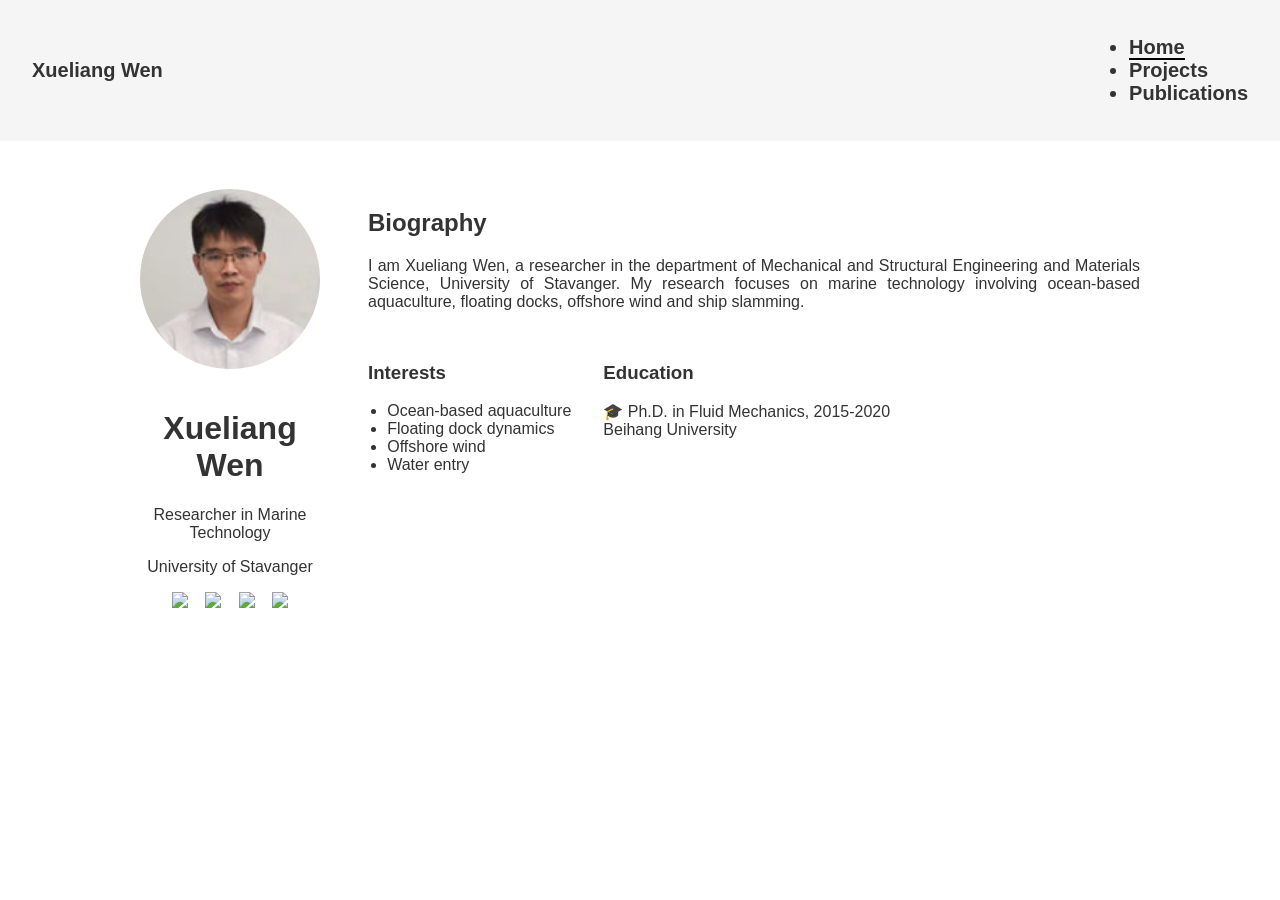
==== index.html @ f8d8adad "Update index.html" ====
<!DOCTYPE html>
<html lang="en">
<head>
  <meta charset="UTF-8" />
  <title>Xueliang Wen - Home</title>
  <link rel="stylesheet" href="style.css" />
</head>
<body>
  <header>
    <nav class="navbar">
      <div class="nav-left">Xueliang Wen</div>
      <ul class="nav-left">
        <li><a href="index.html" class="active">Home</a></li>
        <li><a href="projects.html">Projects</a></li>
        <li><a href="publications.html">Publications</a></li>
      </ul>
    </nav>
  </header>

  <main class="container">
    <div class="left">
      <img src="Xueliang-Wen.png" alt="Xueliang Wen" class="avatar">
      <h1>Xueliang Wen</h1>
      <p>Researcher in Marine Technology</p>
      <p>University of Stavanger</p>
      <div class="icons">
        <a href="#"><img src="https://img.icons8.com/ios-filled/24/email.png" /></a>
        <a href="#"><img src="https://img.icons8.com/ios-filled/24/google-logo.png" /></a>
        <a href="#"><img src="https://img.icons8.com/ios-filled/24/linkedin.png" /></a>
        <a href="#"><img src="https://img.icons8.com/ios-filled/24/researchgate.png" /></a>
      </div>
    </div>

    <div class="right">
      <h2>Biography</h2>
      <p>I am Xueliang Wen, a researcher in the department of Mechanical and Structural Engineering and Materials Science, University of Stavanger. My research focuses on marine technology involving ocean-based aquaculture, floating docks, offshore wind and ship slamming.
        </p>

      <div class="grid">
        <div>
          <h3>Interests</h3>
          <ul>
            <li>Ocean-based aquaculture</li>
            <li>Floating dock dynamics</li>
            <li>Offshore wind</li>
            <li>Water entry</li>
          </ul>
        </div>
        <div>
          <h3>Education</h3>
          <p>🎓 Ph.D. in Fluid Mechanics, 2015-2020 <br />
          Beihang University</p>
        </div>
      </div>
    </div>
  </main>
</body>
</html>
---- style.css ----
body {
  margin: 0;
  font-family: 'Segoe UI', sans-serif;
  background: #fff;
  color: #333;
}
.navbar {
  background: #f5f5f5;
  padding: 1rem 2rem;
  display: flex;
  justify-content: space-between;
  align-items: center;
}
.navbar .nav-left {
  font-size: 20px;
  font-weight: bold;
}
.navbar .nav-right {
  list-style: none;
  display: flex;
  gap: 1rem;
}
.navbar .nav-right li {
  display: inline;
}
.navbar a {
  text-decoration: none;
  color: #333;
  font-weight: bold;
}
.navbar a.active {
  border-bottom: 2px solid #000;
}
.container {
  display: flex;
  max-width: 1000px;
  margin: 2rem auto;
  padding: 1rem;
  gap: 3rem;
}
.left {
  flex: 1;
  text-align: center;
}
.avatar {
  width: 180px;
  border-radius: 50%;
  margin-bottom: 1rem;
}
.icons a {
  margin: 0 0.4rem;
}
.right p {
  text-align: justify;
}
.grid {
  display: flex;
  gap: 2rem;
  margin-top: 2rem;
}
.grid ul {
  padding-left: 1.2rem;
}
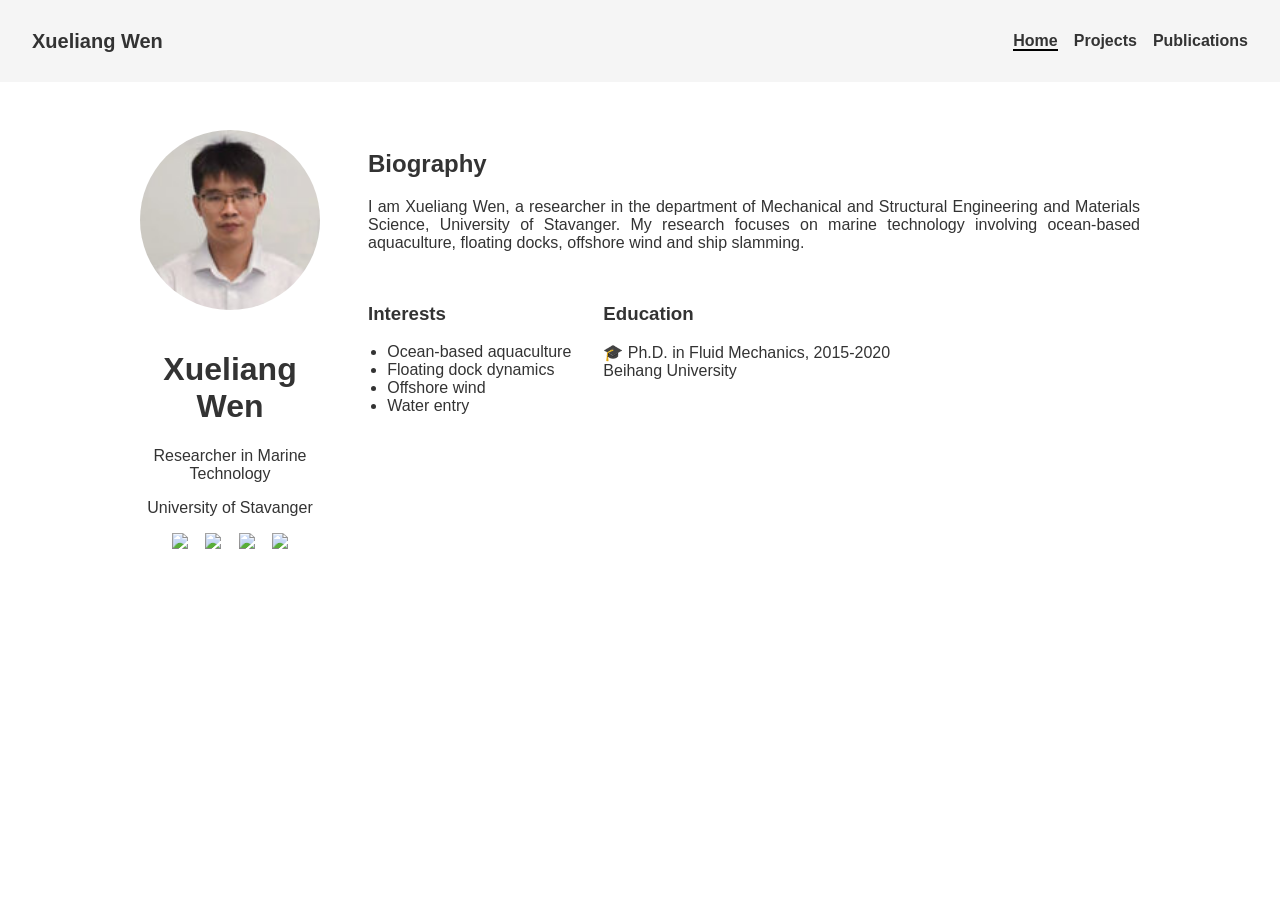
==== commit 5ea132ce: "Update index.html" ====
--- a/index.html
+++ b/index.html
@@ -9,7 +9,7 @@
   <header>
     <nav class="navbar">
       <div class="nav-left">Xueliang Wen</div>
-      <ul class="nav-left">
+      <ul class="nav-right">
         <li><a href="index.html" class="active">Home</a></li>
         <li><a href="projects.html">Projects</a></li>
         <li><a href="publications.html">Publications</a></li>
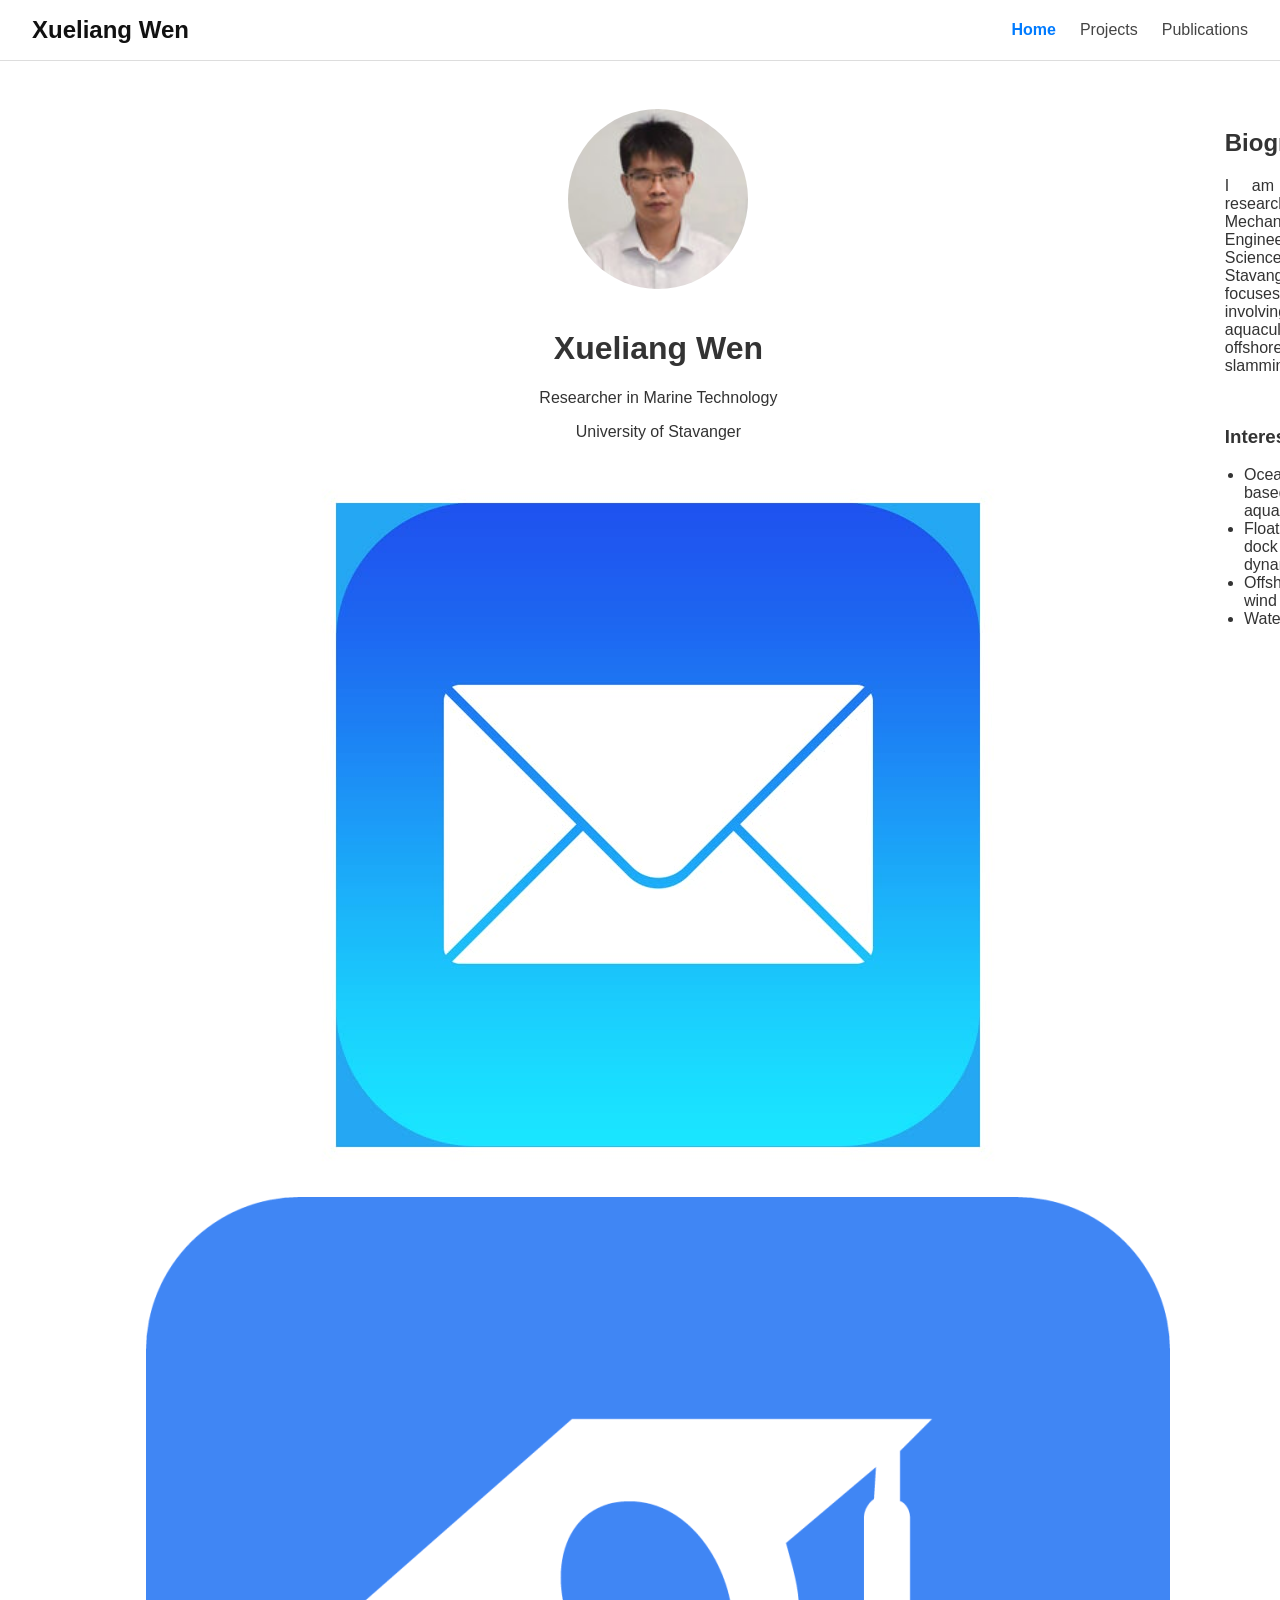
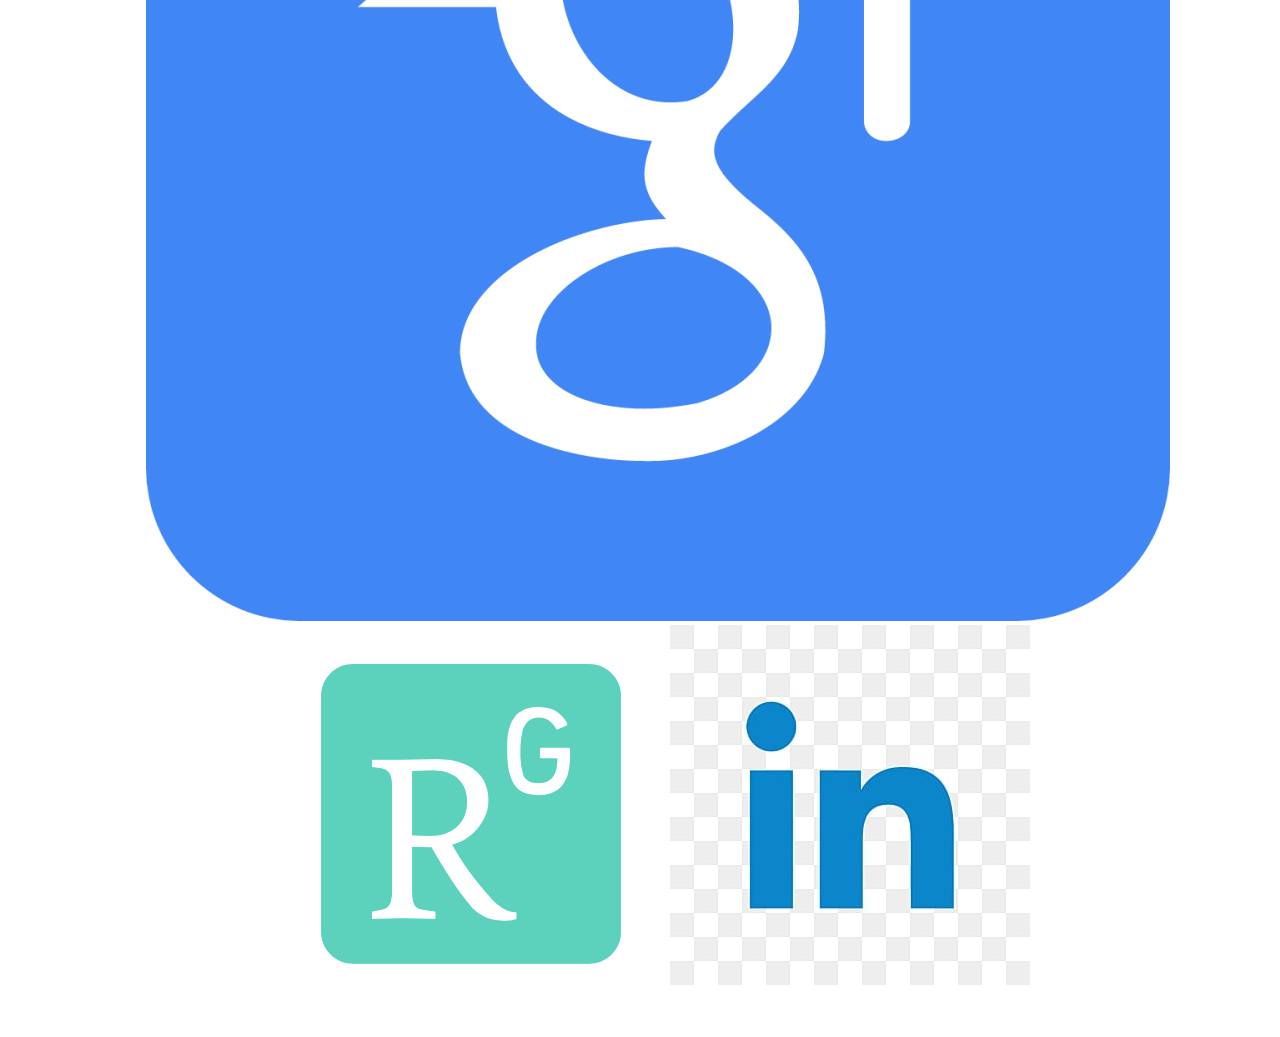
==== commit 55f4e734: "Update index.html" ====
--- a/index.html
+++ b/index.html
@@ -24,10 +24,10 @@
       <p>Researcher in Marine Technology</p>
       <p>University of Stavanger</p>
       <div class="icons">
-        <a href="#"><img src="https://img.icons8.com/ios-filled/24/email.png" /></a>
-        <a href="#"><img src="https://img.icons8.com/ios-filled/24/google-logo.png" /></a>
-        <a href="#"><img src="https://img.icons8.com/ios-filled/24/linkedin.png" /></a>
-        <a href="#"><img src="https://img.icons8.com/ios-filled/24/researchgate.png" /></a>
+        <a href="#"><img src="email.jpg" /></a>
+        <a href="#"><img src="google.png" /></a>
+        <a href="#"><img src="TxT1R.png" /></a>
+        <a href="#"><img src="linkedin.jpg" /></a>
       </div>
     </div>
 
--- a/style.css
+++ b/style.css
@@ -1,37 +1,51 @@
-
+/* --- Global --- */
 body {
   margin: 0;
   font-family: 'Segoe UI', sans-serif;
   background: #fff;
   color: #333;
 }
+
+/* --- Navbar: Horizontal aligned --- */
 .navbar {
-  background: #f5f5f5;
+  background: #fff;
   padding: 1rem 2rem;
   display: flex;
   justify-content: space-between;
   align-items: center;
+  border-bottom: 1px solid #ddd;
 }
+
 .navbar .nav-left {
-  font-size: 20px;
-  font-weight: bold;
+  font-size: 24px;
+  font-weight: 700;
+  color: #111;
 }
+
 .navbar .nav-right {
   list-style: none;
   display: flex;
-  gap: 1rem;
+  gap: 1.5rem;
+  margin: 0;
+  padding: 0;
 }
+
 .navbar .nav-right li {
   display: inline;
 }
+
 .navbar a {
   text-decoration: none;
-  color: #333;
+  color: #444;
+  font-size: 16px;
+}
+
+.navbar a.active {
+  color: #007bff;
   font-weight: bold;
 }
-.navbar a.active {
-  border-bottom: 2px solid #000;
-}
+
+/* --- Main Layout --- */
 .container {
   display: flex;
   max-width: 1000px;
@@ -39,26 +53,43 @@
   padding: 1rem;
   gap: 3rem;
 }
+
+/* --- Left profile section --- */
 .left {
   flex: 1;
   text-align: center;
 }
+
 .avatar {
   width: 180px;
   border-radius: 50%;
   margin-bottom: 1rem;
 }
+
 .icons a {
   margin: 0 0.4rem;
 }
+
+/* --- Right main content section --- */
+.right {
+  flex: 2;
+}
+
+.right.full-width {
+  flex: 1 1 100%;
+}
+
+/* --- Typography --- */
 .right p {
   text-align: justify;
 }
+
 .grid {
   display: flex;
   gap: 2rem;
   margin-top: 2rem;
 }
+
 .grid ul {
   padding-left: 1.2rem;
 }
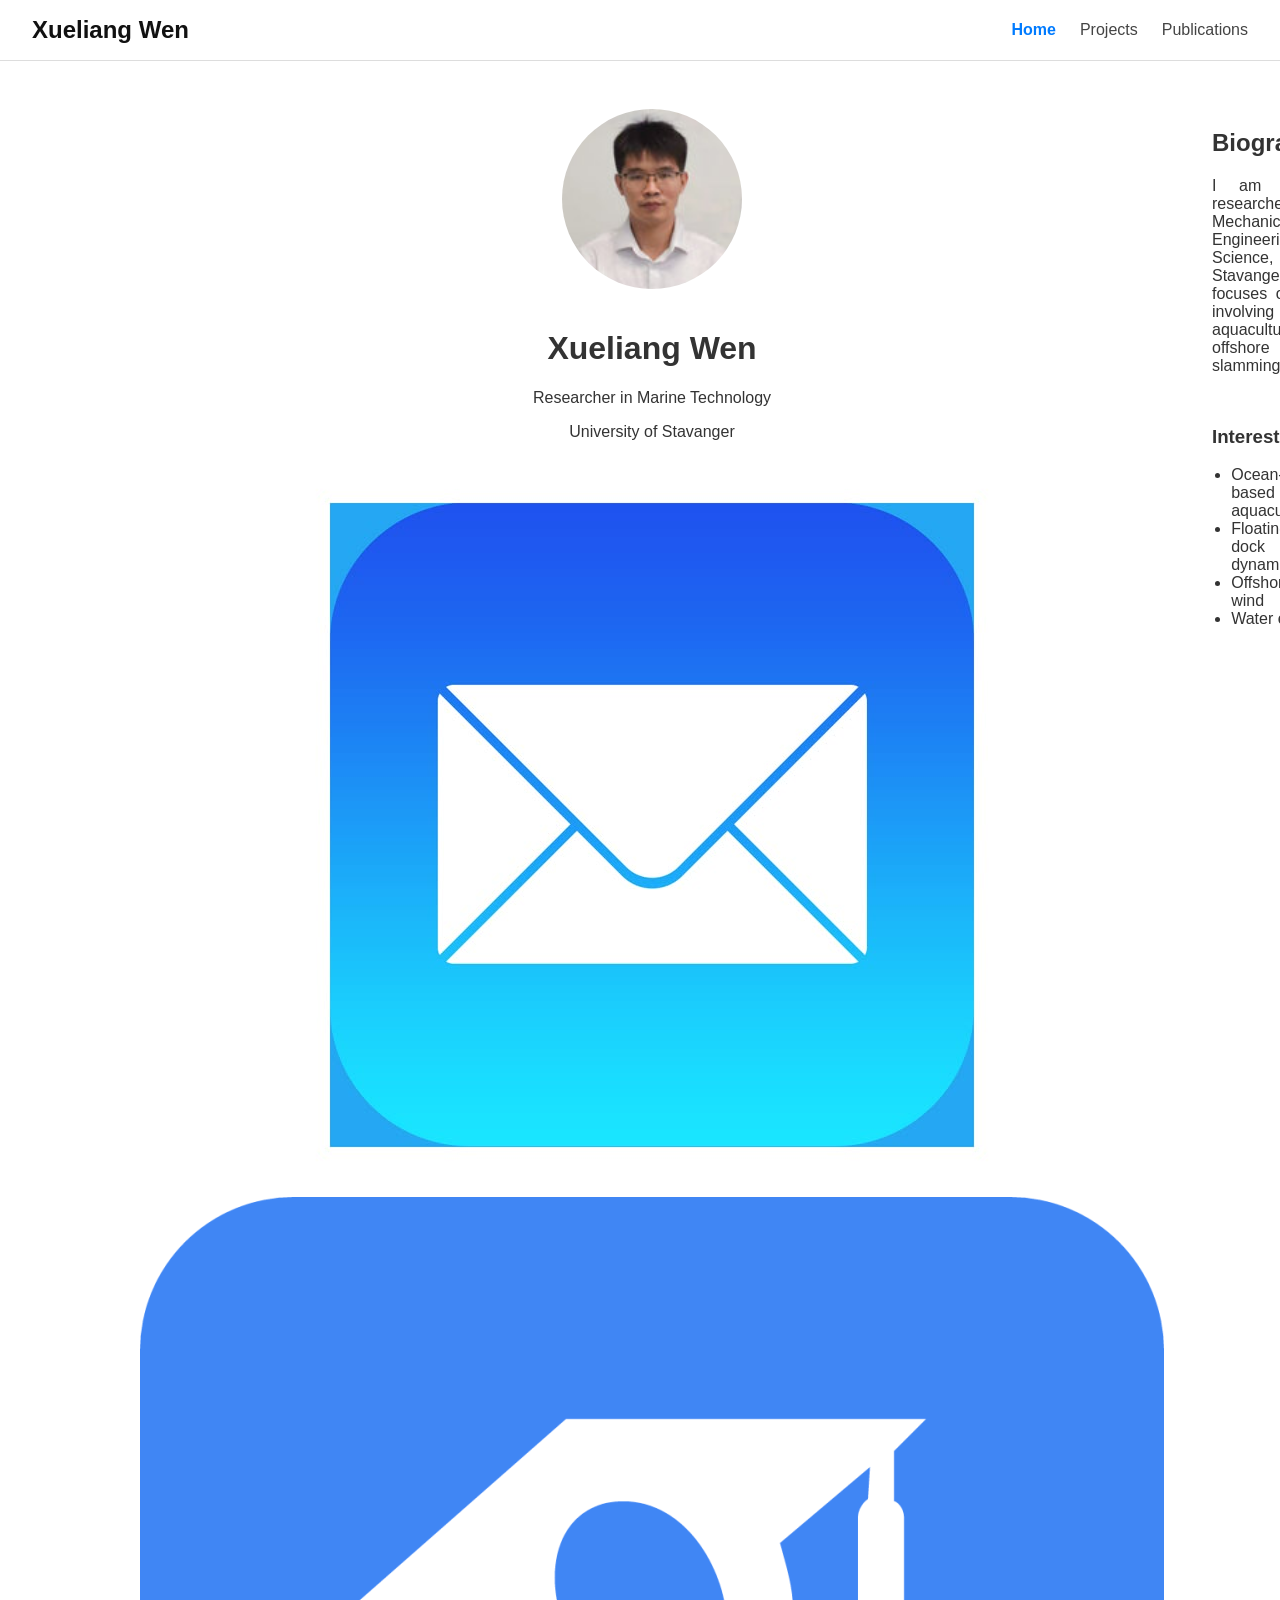
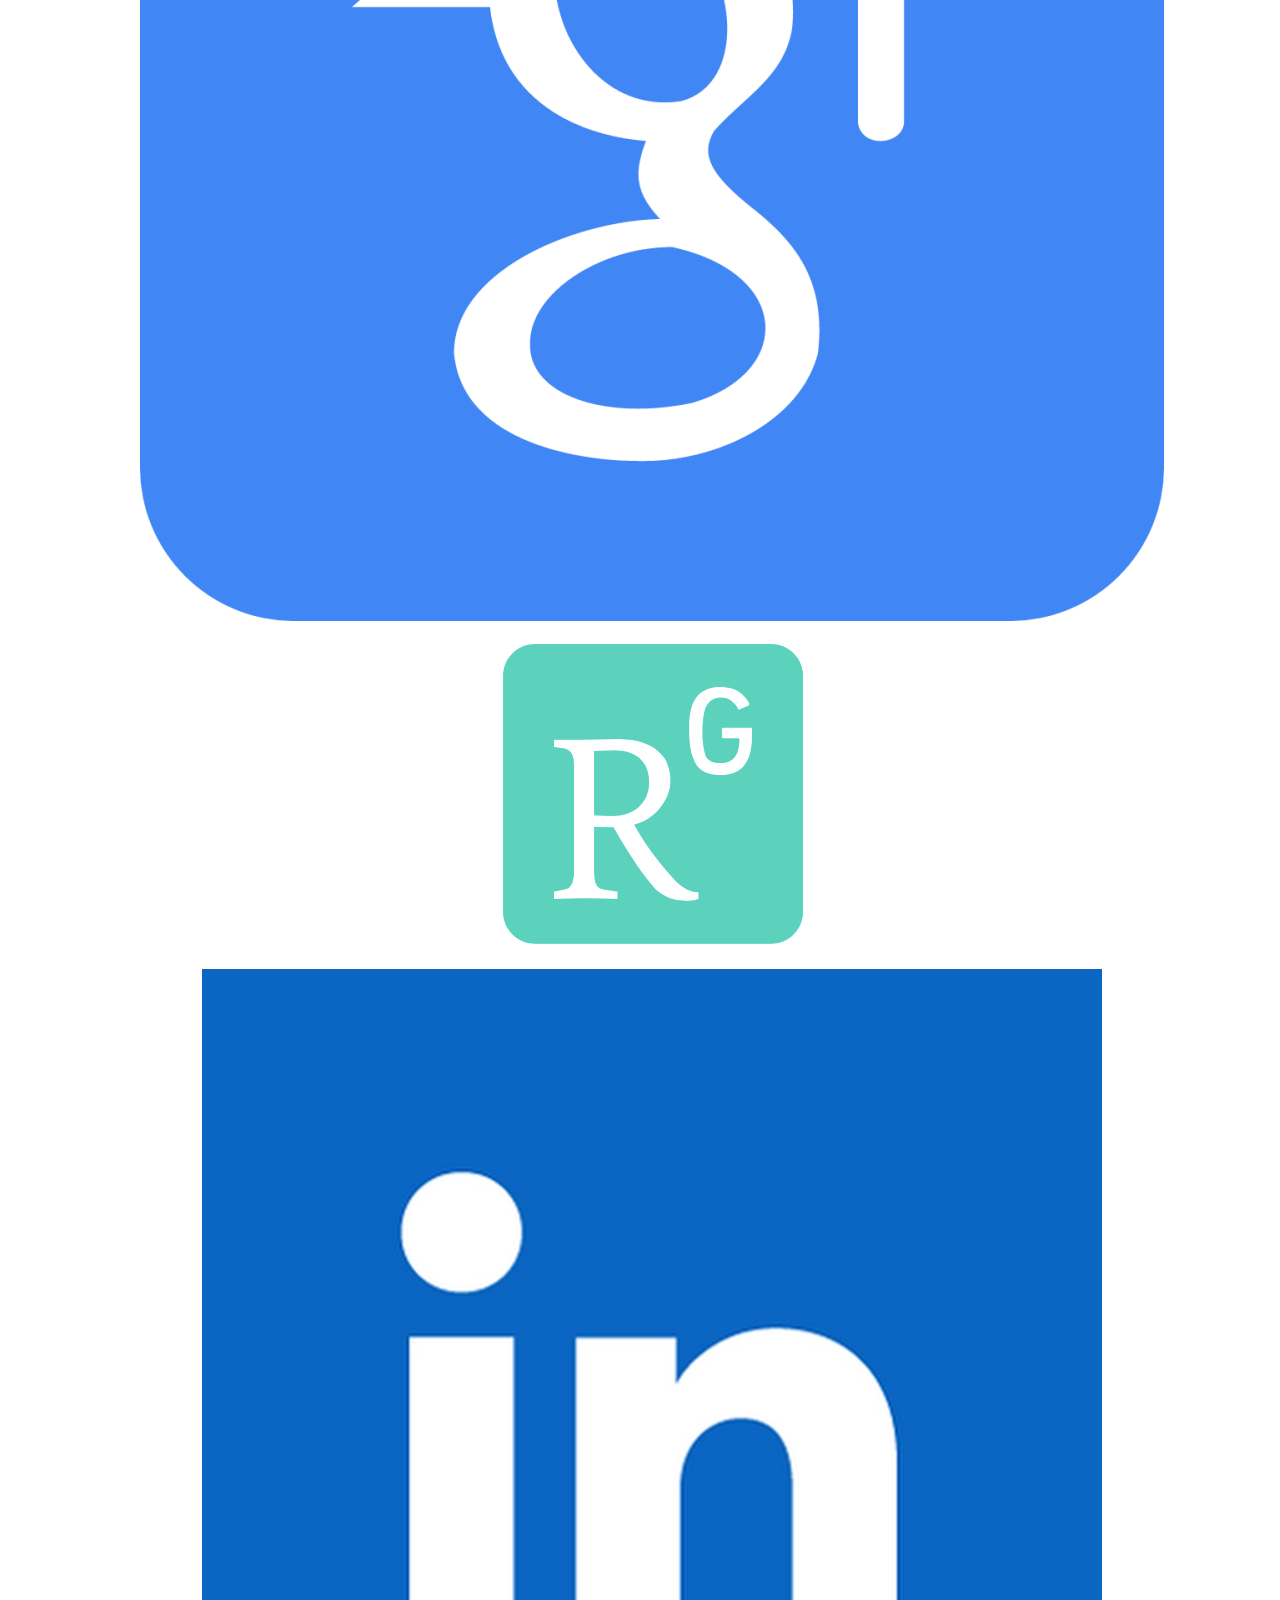
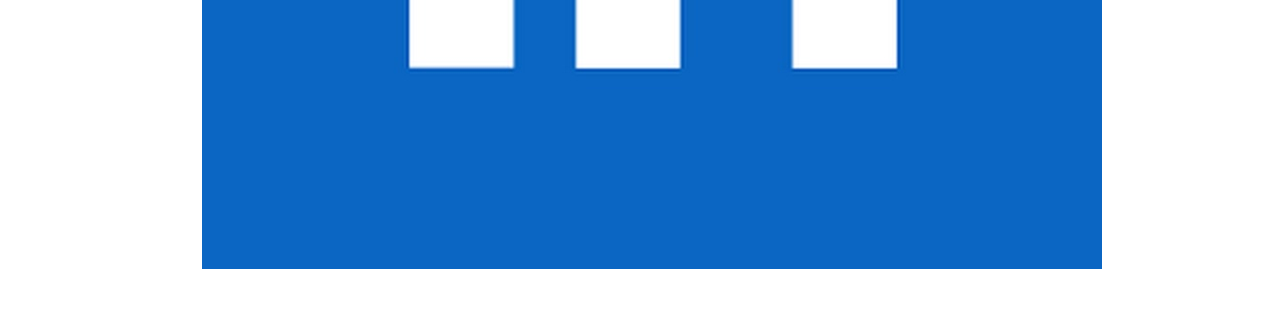
==== commit 0246843b: "Update index.html" ====
--- a/index.html
+++ b/index.html
@@ -27,7 +27,7 @@
         <a href="#"><img src="email.jpg" /></a>
         <a href="#"><img src="google.png" /></a>
         <a href="#"><img src="TxT1R.png" /></a>
-        <a href="#"><img src="linkedin.jpg" /></a>
+        <a href="#"><img src="linkedin2.jpg" /></a>
       </div>
     </div>
 
--- a/style.css
+++ b/style.css
@@ -66,8 +66,9 @@
   margin-bottom: 1rem;
 }
 
-.icons a {
-  margin: 0 0.4rem;
+.icons a:hover img {
+  opacity: 0.7;
+  transition: 0.2s ease;
 }
 
 /* --- Right main content section --- */
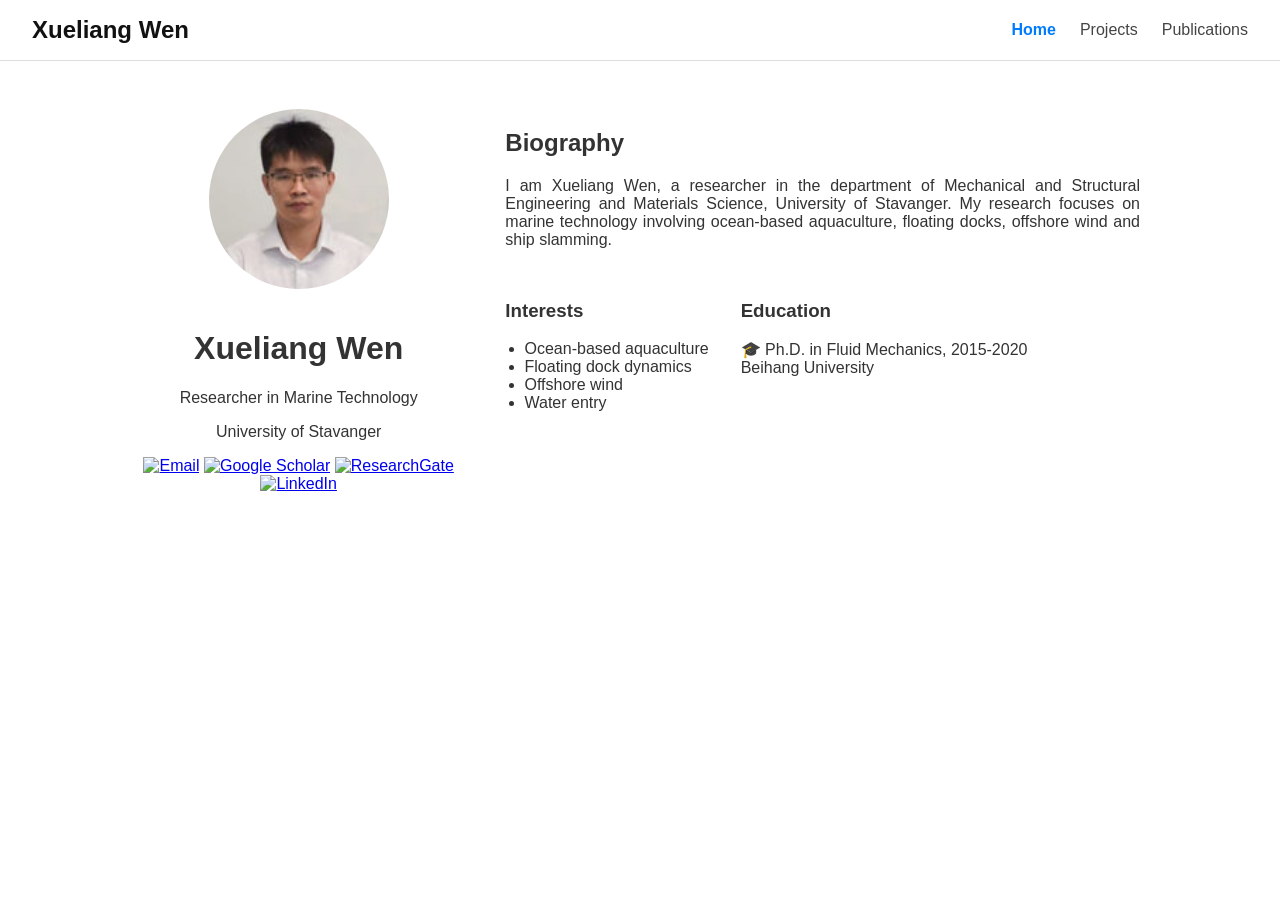
==== commit 754855fb: "Update index.html" ====
--- a/index.html
+++ b/index.html
@@ -24,10 +24,10 @@
       <p>Researcher in Marine Technology</p>
       <p>University of Stavanger</p>
       <div class="icons">
-        <a href="#"><img src="email.jpg" /></a>
-        <a href="#"><img src="google.png" /></a>
-        <a href="#"><img src="TxT1R.png" /></a>
-        <a href="#"><img src="linkedin2.jpg" /></a>
+        <a href="mailto:you@example.com"><img src="icon-email.png" alt="Email" /></a>
+        <a href="https://scholar.google.com"><img src="icon-scholar.png" alt="Google Scholar" /></a>
+        <a href="https://www.researchgate.net"><img src="icon-rg.png" alt="ResearchGate" /></a>
+        <a href="https://linkedin.com"><img src="icon-linkedin.png" alt="LinkedIn" /></a>
       </div>
     </div>
 
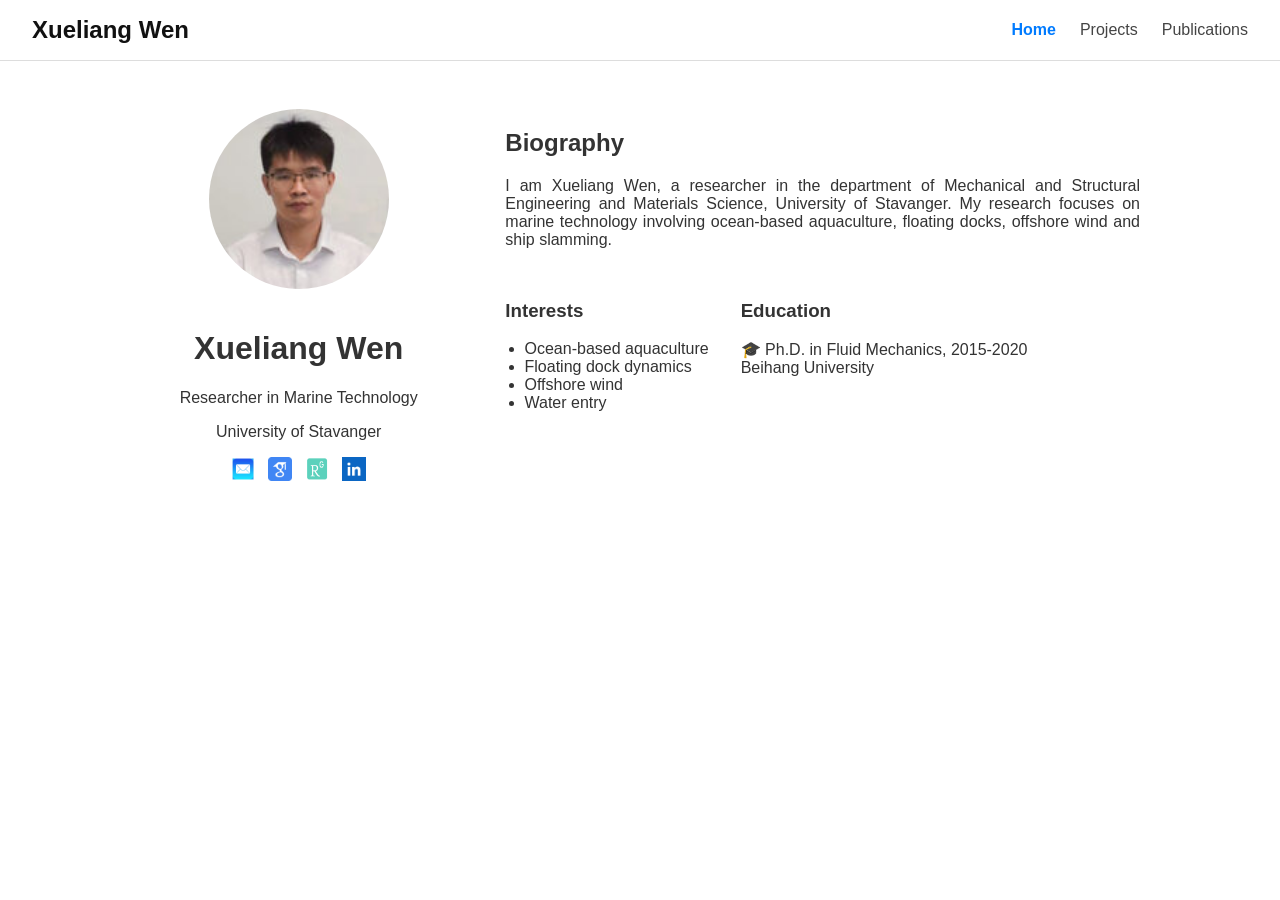
==== commit 0fd2cb35: "Update index.html" ====
--- a/index.html
+++ b/index.html
@@ -24,10 +24,10 @@
       <p>Researcher in Marine Technology</p>
       <p>University of Stavanger</p>
       <div class="icons">
-        <a href="mailto:you@example.com"><img src="icon-email.png" alt="Email" /></a>
-        <a href="https://scholar.google.com"><img src="icon-scholar.png" alt="Google Scholar" /></a>
-        <a href="https://www.researchgate.net"><img src="icon-rg.png" alt="ResearchGate" /></a>
-        <a href="https://linkedin.com"><img src="icon-linkedin.png" alt="LinkedIn" /></a>
+        <a href="mailto:you@example.com"><img src="email.jpg" alt="Email" /></a>
+        <a href="https://scholar.google.com"><img src="google.png" alt="Google Scholar" /></a>
+        <a href="https://www.researchgate.net"><img src="TxT1R.png" alt="ResearchGate" /></a>
+        <a href="https://linkedin.com"><img src="linkedin2.jpg" alt="LinkedIn" /></a>
       </div>
     </div>
 
--- a/style.css
+++ b/style.css
@@ -6,7 +6,7 @@
   color: #333;
 }
 
-/* --- Navbar: Horizontal aligned --- */
+/* --- Navbar --- */
 .navbar {
   background: #fff;
   padding: 1rem 2rem;
@@ -66,12 +66,26 @@
   margin-bottom: 1rem;
 }
 
+/* --- Social icons --- */
+.icons {
+  display: flex;
+  justify-content: center;
+  gap: 0.8rem;
+  margin-top: 0.8rem;
+}
+
+.icons img {
+  width: 24px;
+  height: 24px;
+  vertical-align: middle;
+  transition: 0.2s;
+}
+
 .icons a:hover img {
   opacity: 0.7;
-  transition: 0.2s ease;
 }
 
-/* --- Right main content section --- */
+/* --- Right content section --- */
 .right {
   flex: 2;
 }
@@ -80,7 +94,7 @@
   flex: 1 1 100%;
 }
 
-/* --- Typography --- */
+/* --- Text formatting --- */
 .right p {
   text-align: justify;
 }
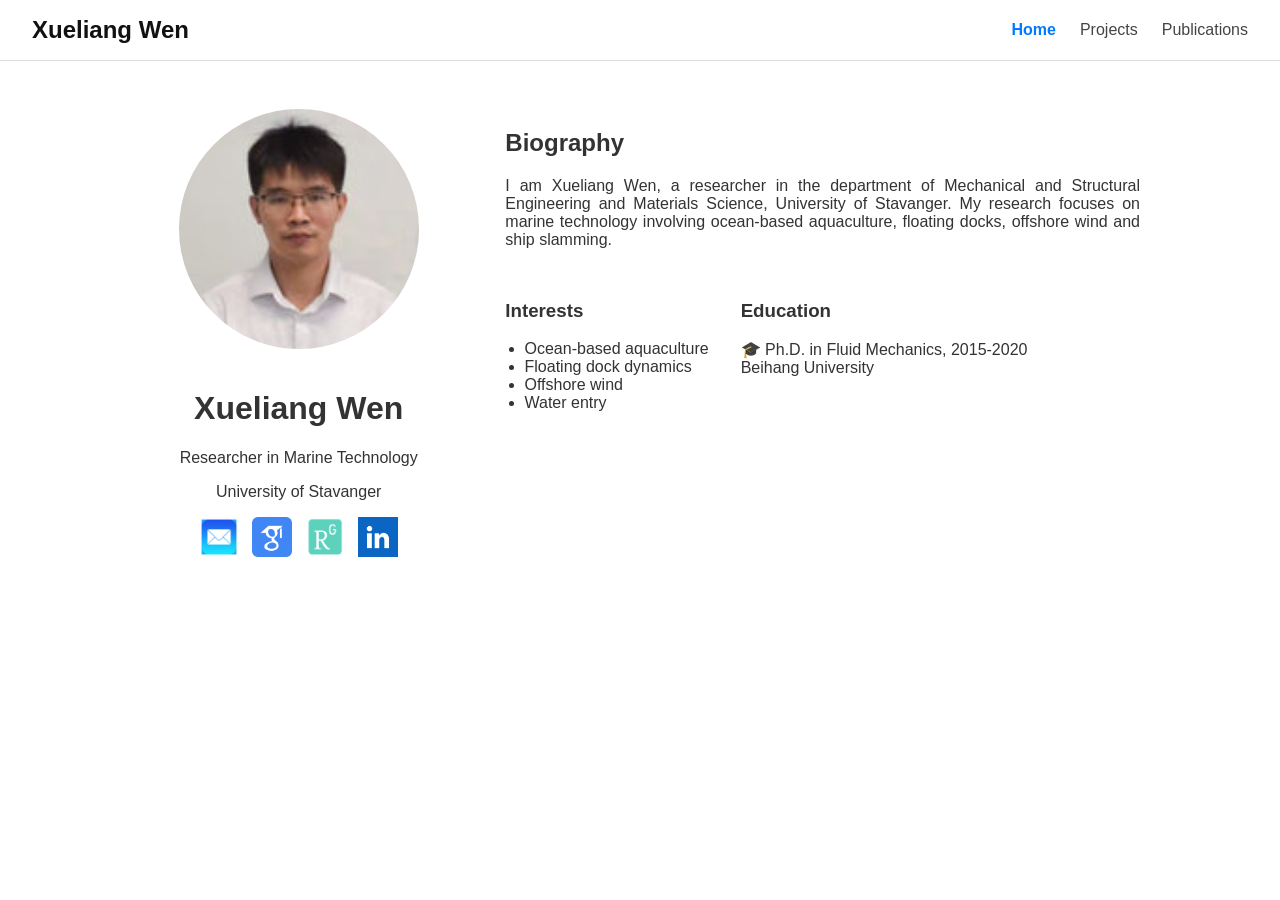
==== commit 2422bb19: "Update index.html" ====
--- a/index.html
+++ b/index.html
@@ -24,10 +24,10 @@
       <p>Researcher in Marine Technology</p>
       <p>University of Stavanger</p>
       <div class="icons">
-        <a href="mailto:you@example.com"><img src="email.jpg" alt="Email" /></a>
-        <a href="https://scholar.google.com"><img src="google.png" alt="Google Scholar" /></a>
-        <a href="https://www.researchgate.net"><img src="TxT1R.png" alt="ResearchGate" /></a>
-        <a href="https://linkedin.com"><img src="linkedin2.jpg" alt="LinkedIn" /></a>
+        <a href="mailto:xueliang.wen@uis.no"><img src="email.jpg" /></a>
+        <a href="https://scholar.google.com.hk/citations?user=TgEWH6gAAAAJ&hl=zh-CN"><img src="google.png" /></a>
+        <a href="https://www.researchgate.net/profile/Xueliang-Wen"><img src="TxT1R.png" /></a>
+        <a href="https://www.linkedin.com/in/xueliang-wen-59275127b/"><img src="linkedin2.jpg" /></a>
       </div>
     </div>
 
--- a/style.css
+++ b/style.css
@@ -61,7 +61,7 @@
 }
 
 .avatar {
-  width: 180px;
+  width: 240px;
   border-radius: 50%;
   margin-bottom: 1rem;
 }
@@ -75,8 +75,8 @@
 }
 
 .icons img {
-  width: 24px;
-  height: 24px;
+  width: 40px;
+  height: 40px;
   vertical-align: middle;
   transition: 0.2s;
 }
